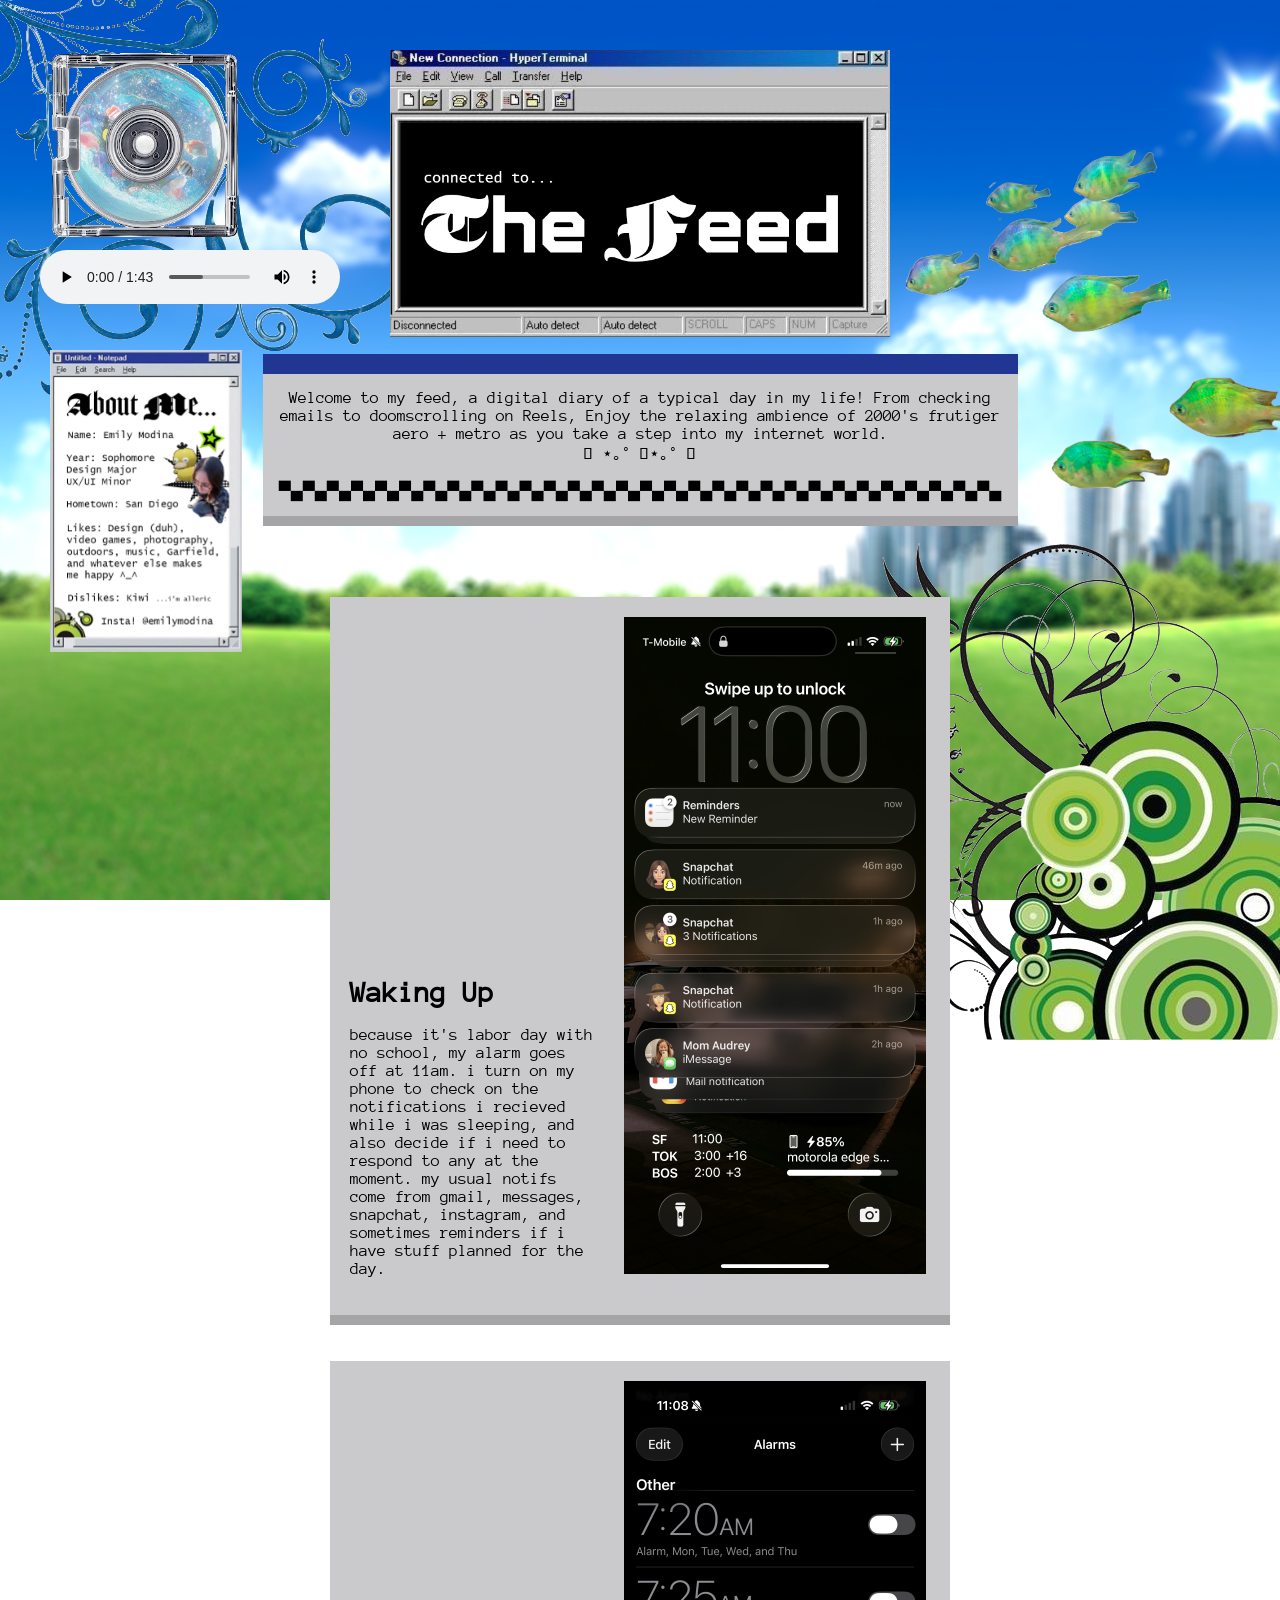
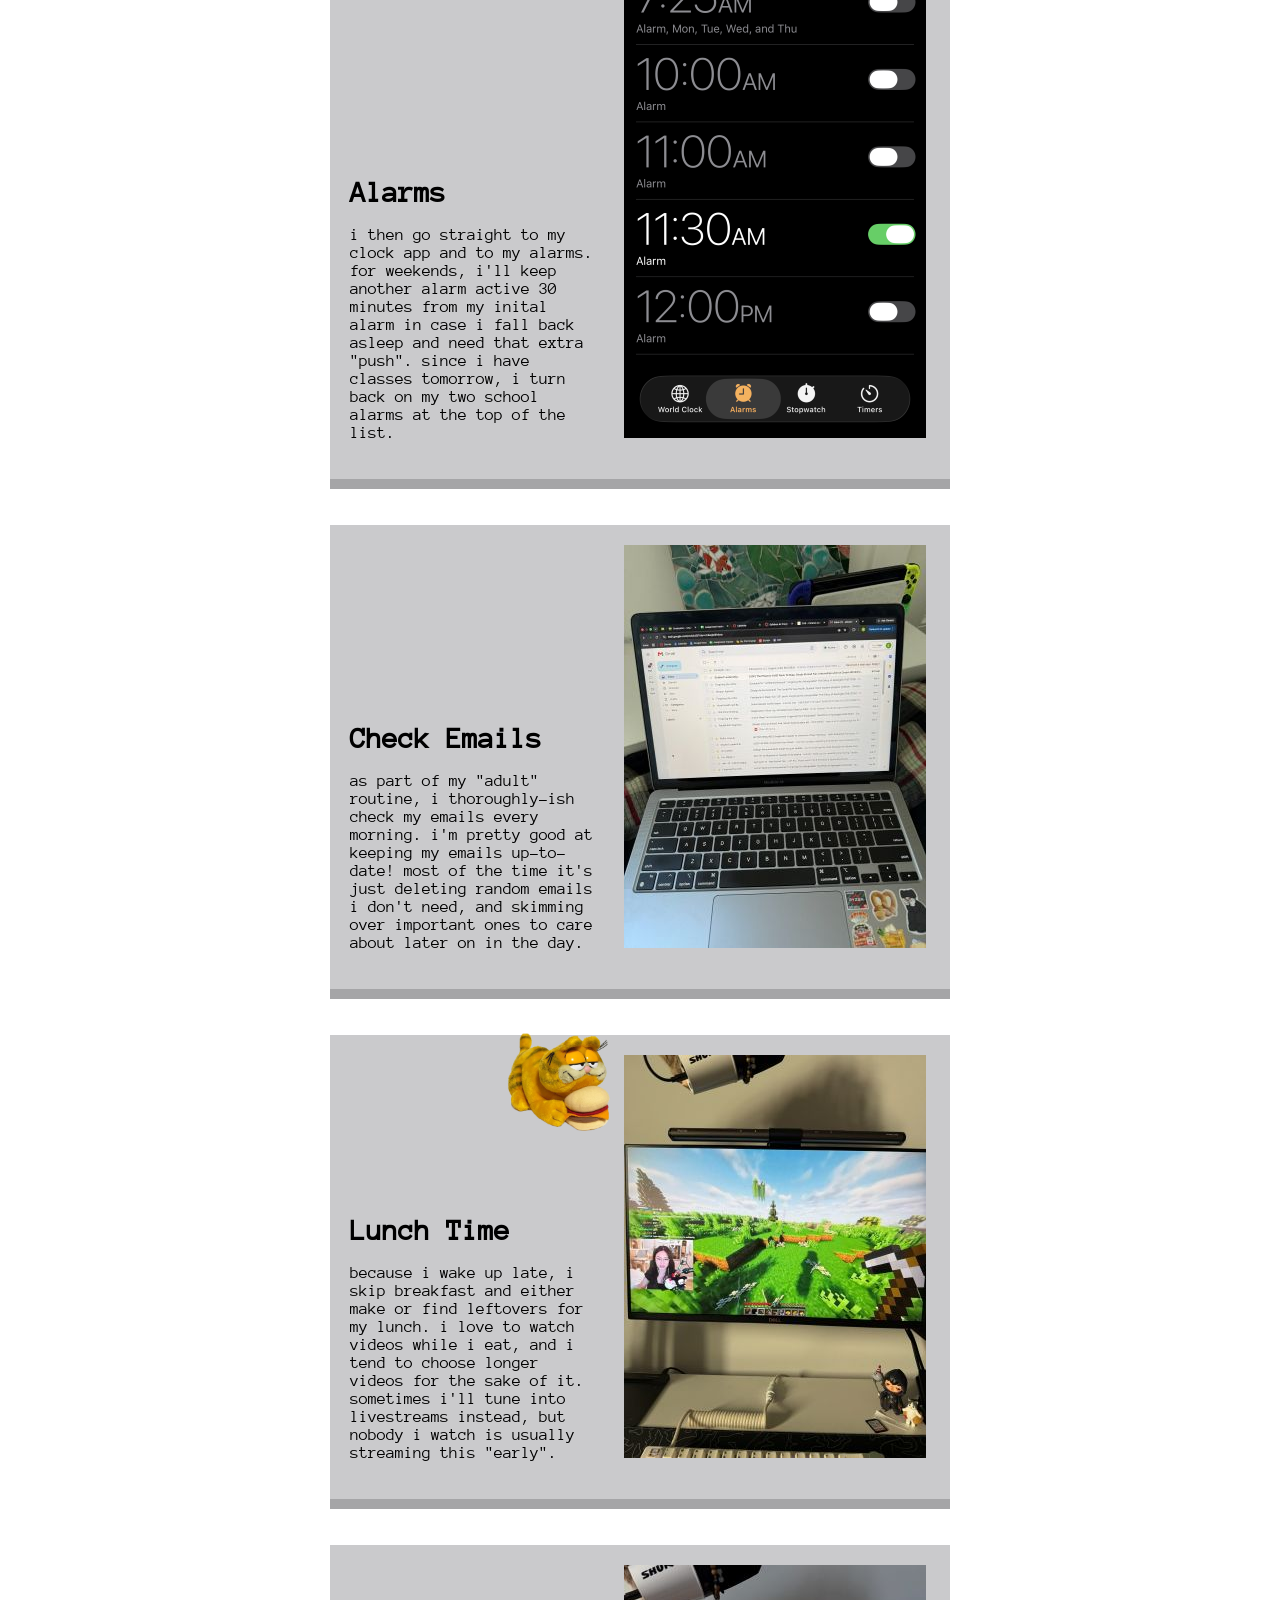
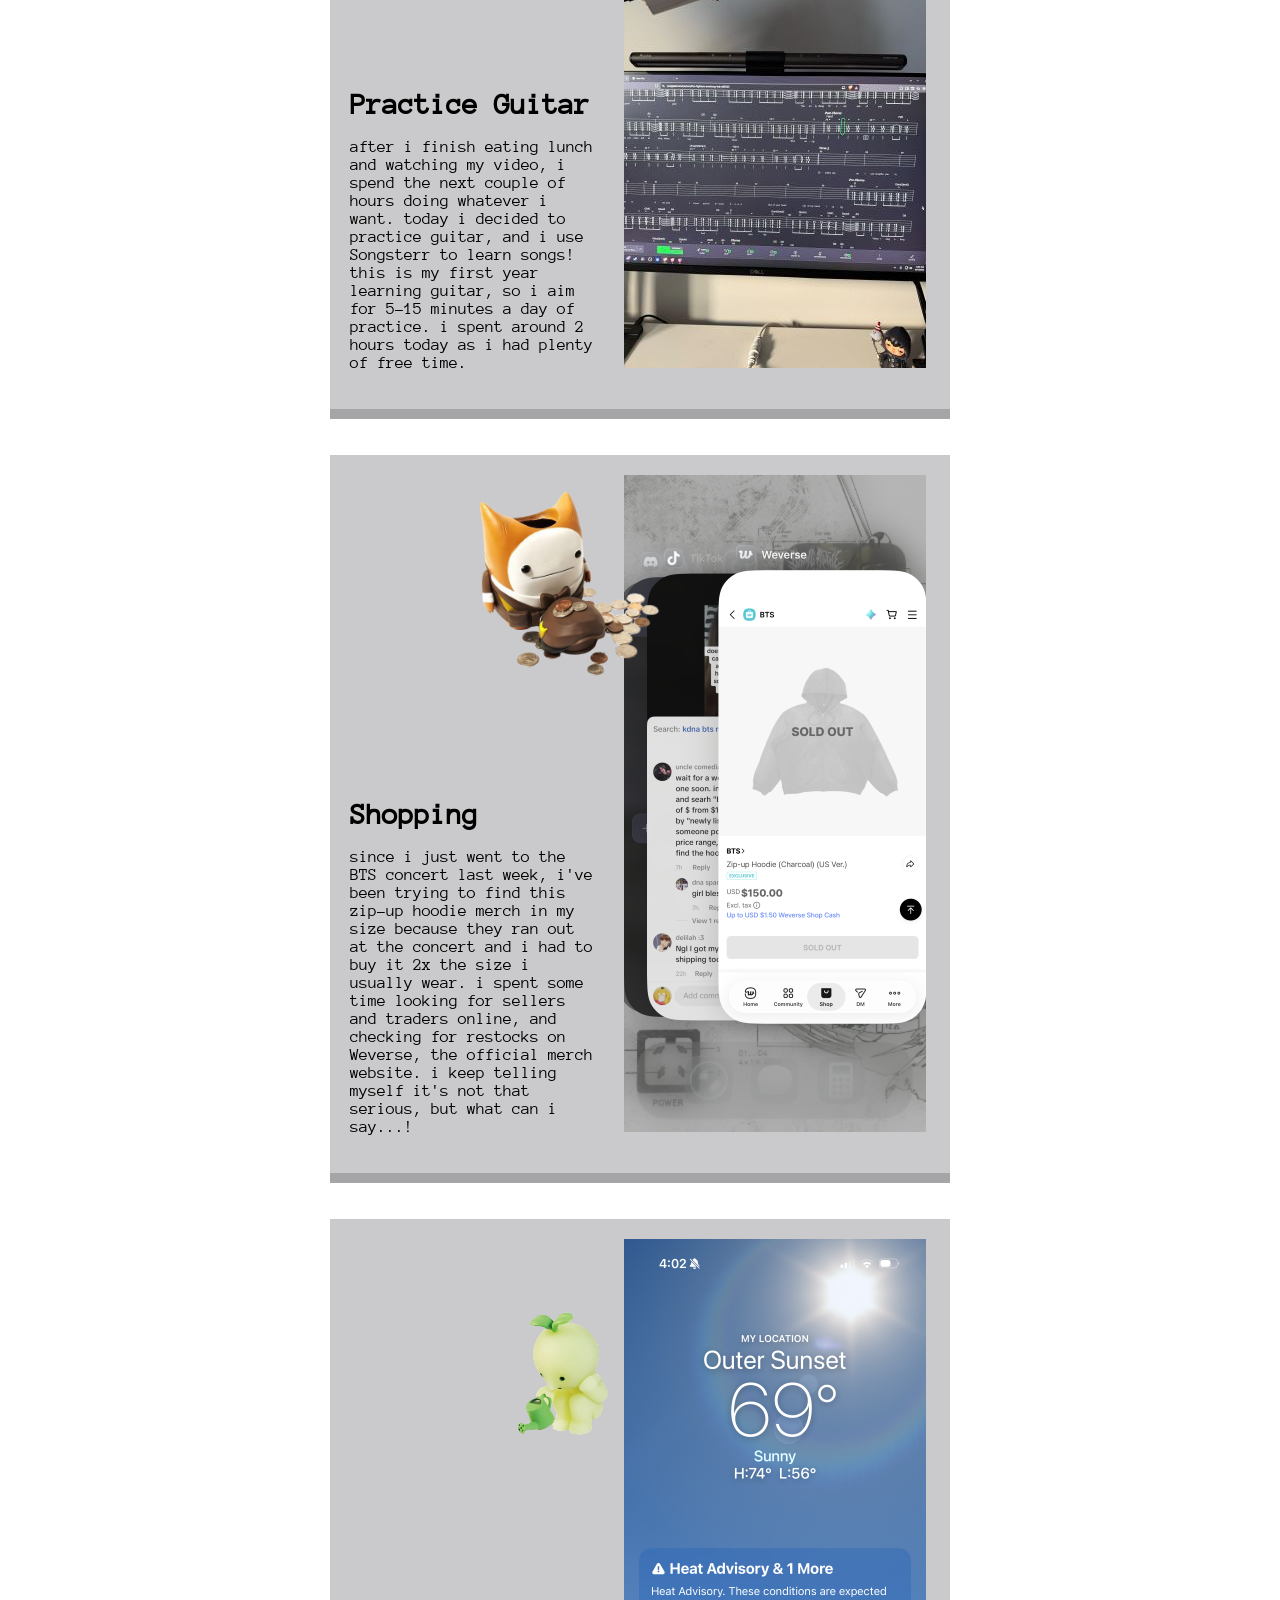
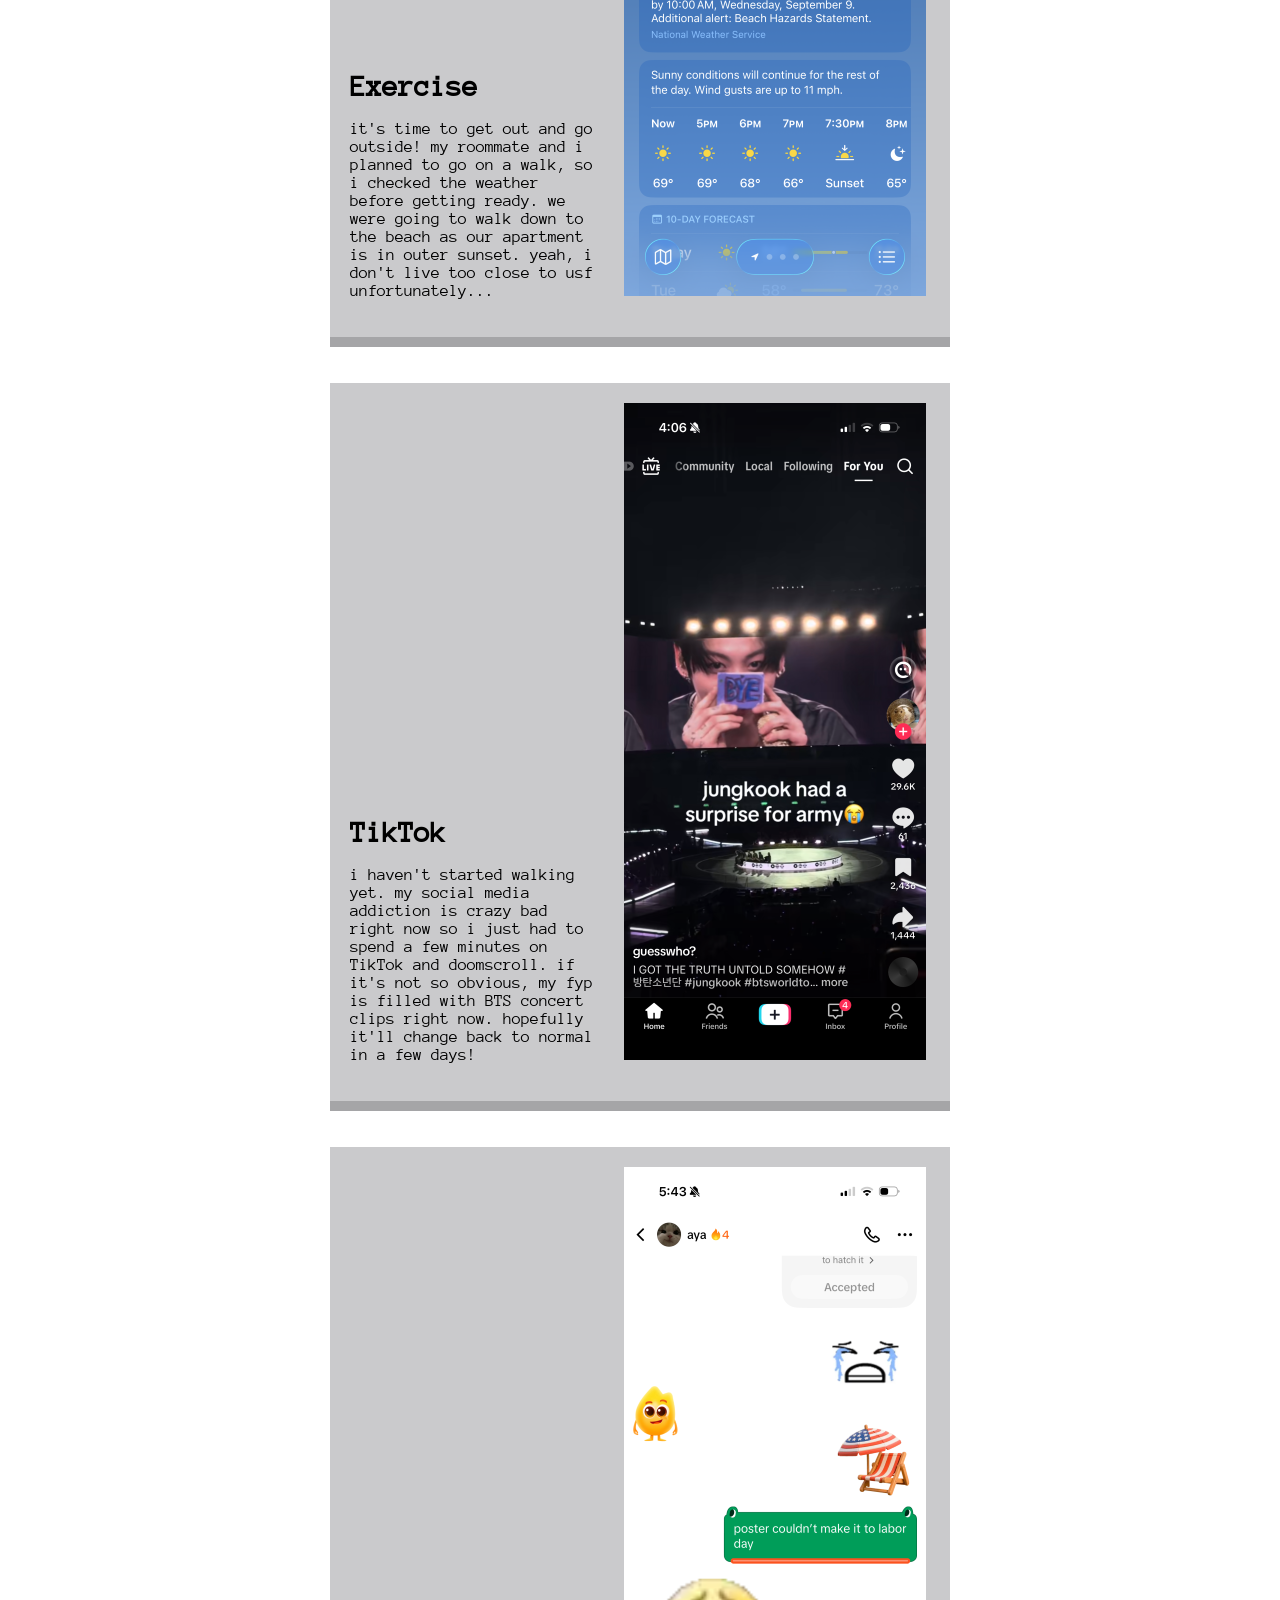
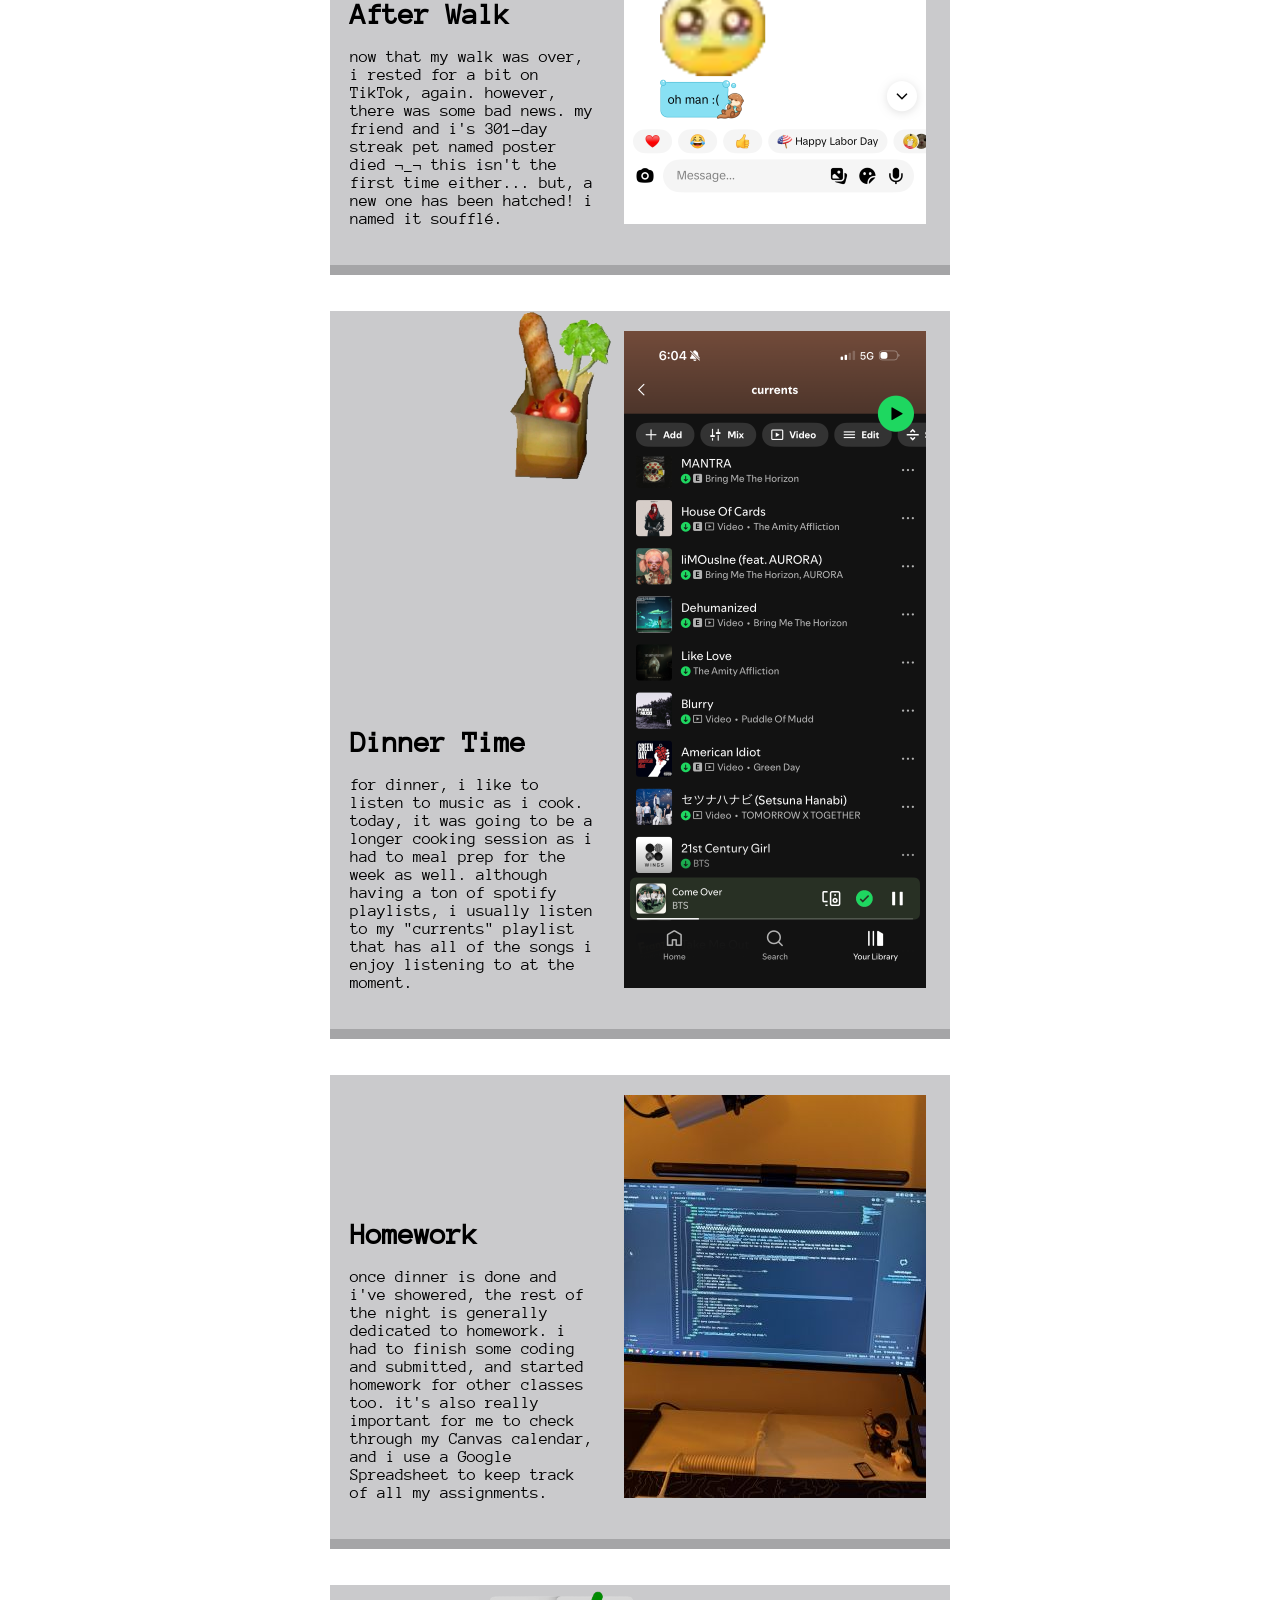
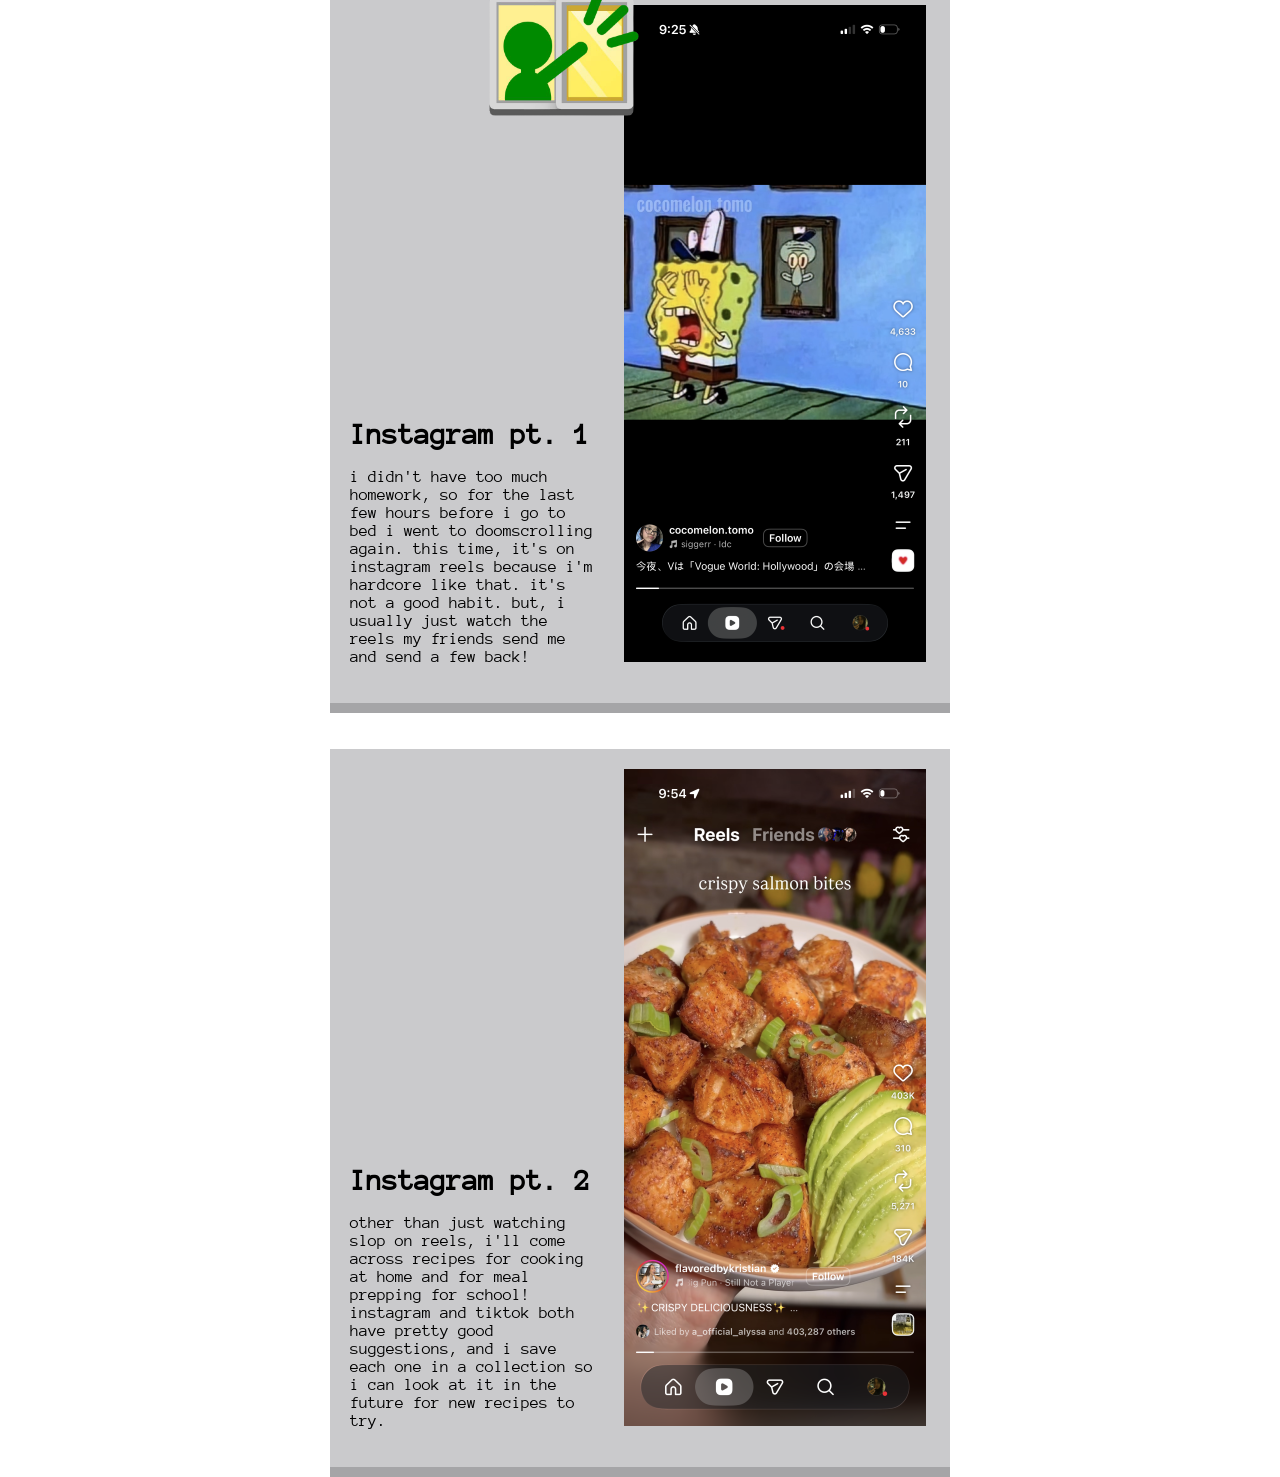
==== thefeed.html @ be3be144 "first file upload" ====
<!DOCTYPE html>
<html>
    <head>
        <meta charset="utf-8">
        <meta http-equiv="X-UA-Compatible" content="IE=edge">
        <title>The Feed</title>
        <meta name="description" content="">
        <meta name="viewport" content="width=device-width, initial-scale=1">
        <link rel="stylesheet" href="style.css">
    </head>
    <body>
        <!--this is the title section-->
        <img src="img/titleheader.png" class="titleheader">
        <div>
            <p id="subhead">Welcome to my feed, a digital diary of a typical day in my life! From checking emails to doomscrolling on Reels, Enjoy the relaxing ambience of 2000's frutiger aero + metro as you take a step into my internet world.<br>𓇼 ⋆｡˚ 𓆝⋆｡˚ 𓇼<br>
                <br>
                ▀▄▀▄▀▄▀▄▀▄▀▄▀▄▀▄▀▄▀▄▀▄▀▄▀▄▀▄▀▄▀▄▀▄▀▄▀▄▀▄▀▄▀▄▀▄▀▄▀▄▀▄▀▄▀▄▀▄▀▄
            </p>
        </div>
        <!--a bunch of images n stuff are here-->
        <img src="img/spinning_cd.gif" id="cd_gif">
        <audio autoplay loop controls src="img/LEASE.mp3"></audio>
        <img src="img/notepadaboutme.png" id="notepad">
        <img src="img/fish.png" id="fish">
        <img src="img/blueaccents.png" id="blueaccents">
        <img src="img/greenaccents.png" id="greenaccents">
        <br>
        <br>
        <br>
        <!--this is where the feed part starts-->
        <section class="ss">
            <p class="clip_captions"><strong>Waking Up</strong><br><br>because it's labor day with no school, my alarm goes off at 11am. i turn on my phone to check on the notifications i recieved while i was sleeping, and also decide if i need to respond to any at the moment. my usual notifs come from gmail, messages, snapchat, instagram, and sometimes reminders if i have stuff planned for the day.</p>
            <img src="img/IMG_4405.PNG" alt="11am on iPhone home screen">
        </section>
        <br>
        <br>

        <section class="ss">
            <p class="clip_captions"><strong>Alarms</strong><br><br>i then go straight to my clock app and to my alarms. for weekends, i'll keep another alarm active 30 minutes from my inital alarm in case i fall back asleep and need that extra "push". since i have classes tomorrow, i turn back on my two school alarms at the top of the list.</p>
            <img src="img/IMG_4406.PNG" alt="Alarms on the Clock app">
        </section>
        <br>
        <br>

        <section class="ss">
            <p class="clip_captions"><strong>Check Emails</strong><br><br>as part of my "adult" routine, i thoroughly-ish check my emails every morning. i'm pretty good at keeping my emails up-to-date! most of the time it's just deleting random emails i don't need, and skimming over important ones to care about later on in the day.</p>
            <img src="img/IMG_4411.jpg" alt="Gmail tab on a MacBook Air">
        </section>
        <br>
        <br>

        <section class="ss">
            <p class="clip_captions"><strong>Lunch Time</strong><br><br>because i wake up late, i skip breakfast and either make or find leftovers for my lunch. i love to watch videos while i eat, and i tend to choose longer videos for the sake of it. sometimes i'll tune into livestreams instead, but nobody i watch is usually streaming this "early".</p>
            <img src="img/IMG_4414.jpg" alt="YouTube video shown on PC monitor">
        </section>
        <img src="img/garfieldbuger.png" id="burger">
        <br>
        <br>

        <section class="ss">
            <p class="clip_captions"><strong>Practice Guitar</strong><br><br>after i finish eating lunch and watching my video, i spend the next couple of hours doing whatever i want. today i decided to practice guitar, and i use Songsterr to learn songs! this is my first year learning guitar, so i aim for 5-15 minutes a day of practice. i spent around 2 hours today as i had plenty of free time.</p>
            <img src="img/IMG_4416.jpg" alt="Songsterr website shown on PC monitor">
        </section>
        <br>
        <br>

        <section class="ss">
            <p class="clip_captions"><strong>Shopping</strong><br><br>since i just went to the BTS concert last week, i've been trying to find this zip-up hoodie merch in my size because they ran out at the concert and i had to buy it 2x the size i usually wear. i spent some time looking for sellers and traders online, and checking for restocks on Weverse, the official merch website. i keep telling myself it's not that serious, but what can i say...!</p>
            <img src="img/IMG_4415.PNG" alt="Weverse and TikTok apps shown over iPhone home screen">
        </section>
        <img src="img/moneycat.png" id="moneycat">
        <br>
        <br>

        <section class="ss">
            <p class="clip_captions"><strong>Exercise</strong><br><br>it's time to get out and go outside! my roommate and i planned to go on a walk, so i checked the weather before getting ready. we were going to walk down to the beach as our apartment is in outer sunset. yeah, i don't live too close to usf unfortunately...</p>
            <img src="img/IMG_4410.PNG" alt="Weather app on iPhone">
        </section>
        <img src="img/smiskigarden.png" id="garden">
        <br>
        <br>

        <section class="ss">
            <p class="clip_captions"><strong>TikTok</strong><br><br>i haven't started walking yet. my social media addiction is crazy bad right now so i just had to spend a few minutes on TikTok and doomscroll. if it's not so obvious, my fyp is filled with BTS concert clips right now. hopefully it'll change back to normal in a few days!</p>
            <img src="img/IMG_4412.PNG" alt="TikTok FYP of a BTS concert clip">
        </section>
        <br>
        <br>

        <section class="ss">
            <p class="clip_captions"><strong>After Walk</strong><br><br>now that my walk was over, i rested for a bit on TikTok, again. however, there was some bad news. my friend and i's 301-day streak pet named poster died ¬_¬ this isn't the first time either... but, a new one has been hatched! i named it soufflé.</p>
            <img src="img/IMG_4417.PNG" alt="TikTok messages">
        </section>
        <br>
        <br>

        <section class="ss">
            <p class="clip_captions"><strong>Dinner Time</strong><br><br>for dinner, i like to listen to music as i cook. today, it was going to be a longer cooking session as i had to meal prep for the week as well. although having a ton of spotify playlists, i usually listen to my "currents" playlist that has all of the songs i enjoy listening to at the moment.</p>
            <img src="img/IMG_4418.PNG" alt="Spotify playlist with current songs">
        </section>
        <img src="img/groceries.png" id="groceries">
        <br>
        <br>
        <section class="ss">
            <p class="clip_captions"><strong>Homework</strong><br><br>once dinner is done and i've showered, the rest of the night is generally dedicated to homework. i had to finish some coding and submitted, and started homework for other classes too. it's also really important for me to check through my Canvas calendar, and i use a Google Spreadsheet to keep track of all my assignments.</p>
            <img src="img/IMG_4419.jpg" alt="Visual Studio Code shown on PC monitor">
        </section>
        <br>
        <br>

        <section class="ss">
            <p class="clip_captions"><strong>Instagram pt. 1</strong><br><br>i didn't have too much homework, so for the last few hours before i go to bed i went to doomscrolling again. this time, it's on instagram reels because i'm hardcore like that. it's not a good habit. but, i usually just watch the reels my friends send me and send a few back!</p>
            <img src="img/IMG_4424.PNG" alt="Instagram Reel of Spongebob">
        </section>
        <img src="img/tomodachiplay.png" id="tomodachi">
        <br>
        <br>
        
        <section class="ss">
            <p class="clip_captions"><strong>Instagram pt. 2</strong><br><br>other than just watching slop on reels, i'll come across recipes for cooking at home and for meal prepping for school! instagram and tiktok both have pretty good suggestions, and i save each one in a collection so i can look at it in the future for new recipes to try.</p>
            <img src="img/IMG_4428.PNG" alt="Instagram Reel of a recipe">
        </section>
    </body>
</html>
---- style.css ----
@font-face {
    font-family: AnonymousPro;
    src: url(font/AnonymousPro-Regular.ttf);
} 

@font-face {
    font-family: Averia;
    src: url(font/AveriaSerifLibre-Bold.ttf);
}
    
.titleheader {
    display: block;
    margin-left: auto;
    margin-right: auto;
    margin-top: 50px;
    max-width: 500px;
}

div {
    display: flex;
    flex-direction: row;
    flex-wrap: wrap;
    justify-content: center;
}

#subhead {
    text-align: center;
    font-family: AnonymousPro;
    font-size:17px;
    padding: 15px;
    width: 725px;
    background-color: rgb(202, 202, 204);
    border-top: solid 20px rgb(33, 54, 146);
    border-bottom: solid 10px rgb(165, 165, 167);
}

.ss {
    padding: 20px;
    margin-left: auto;
    margin-right: auto;
    background-color: rgb(202, 202, 204);
    width: 580px;
    border-bottom: solid 10px rgb(165, 165, 167);
}

.clip_captions {
    font-family: AnonymousPro;
    font-size:17px;
    margin-right: 20px;
    display: inline-block;
    width: 250px;
}

#cd_gif {
    position: fixed; 
    top: 50px;  
    left: 50px; 
    width: 15%; 
    max-width: 190px; 
    height: auto;
    display: block;
}

audio {
    position: fixed; 
    top: 250px;  
    left: 40px;
}

#notepad {
     position: fixed; 
    top: 350px;  
    left: 50px; 
    width: 15%; 
    max-width: 400px; 
    height: auto;
    display: block;
}

#fish {
     position: fixed; 
    top: 150px;
    right: -2%;
    max-width: 400px; 
    height: auto;
    display: block;
}

#greenaccents {
    position: fixed;
    z-index: -1;
    bottom: auto;
    right: 0%;
}

#blueaccents {
    position: fixed;
    z-index: -1;
    top: -5%;
    left: -5%;
}

strong {
    font-size: 30px
}

body {
  background-image: url('img/grassfields.png');
  background-size: cover;
  background-position: center;
  background-repeat: no-repeat;
  background-attachment: fixed;
  height: 100vh;
}

/* stickers for each entry */

#burger {
    position: absolute;
    top: 287%;
    left: 36%;
    max-width: 200px;
    height: auto;
}

#moneycat {
    position: absolute;
    top: 410%;
    left: 36%;
    max-width: 200px;
    height: auto;
}

#garden {
    position: absolute;
    top: 495%;
    left: 36%;
    max-width: 200px;
    height: auto;
}

#groceries {
    position: absolute;
    top: 744%;
    left: 36%;
    max-width: 200px;
    height: auto;
}

#tomodachi {
    position: absolute;
    top: 884%;
    left: 36%;
    max-width: 200px;
    height: auto;
}
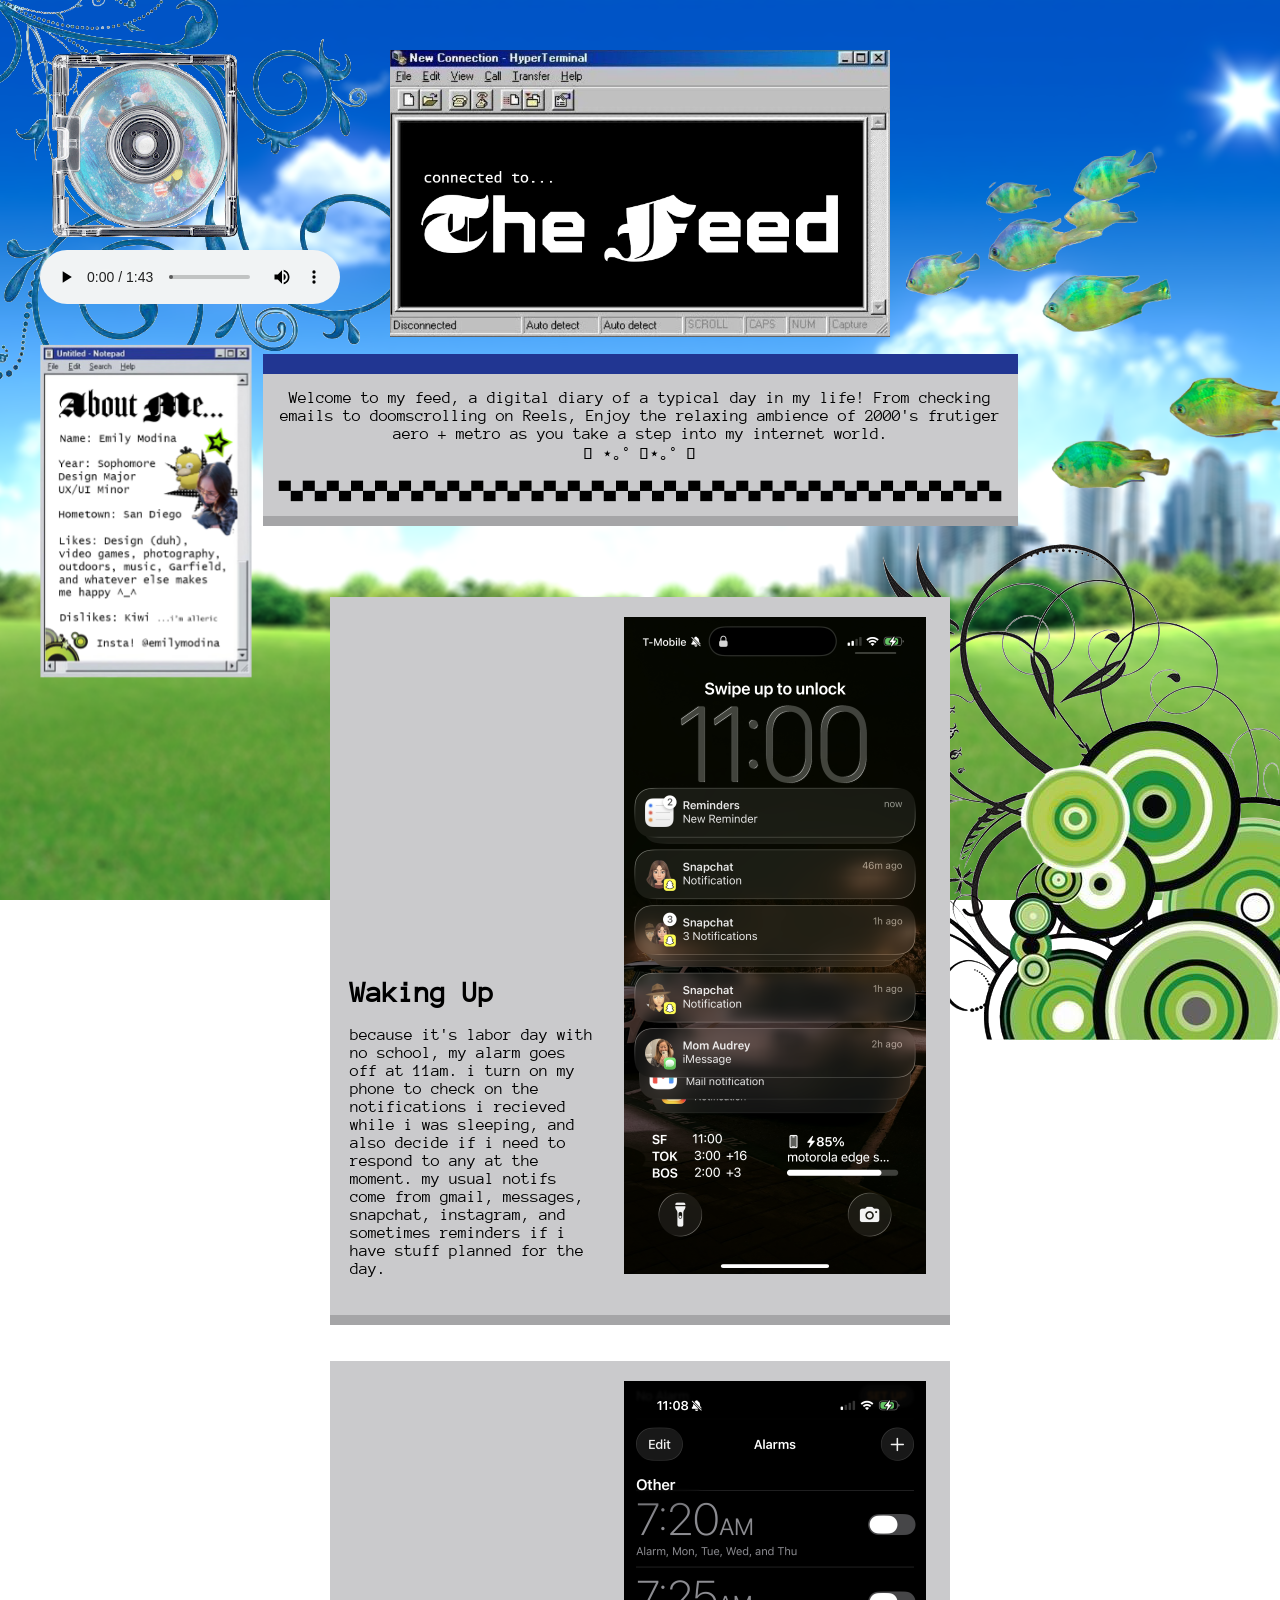
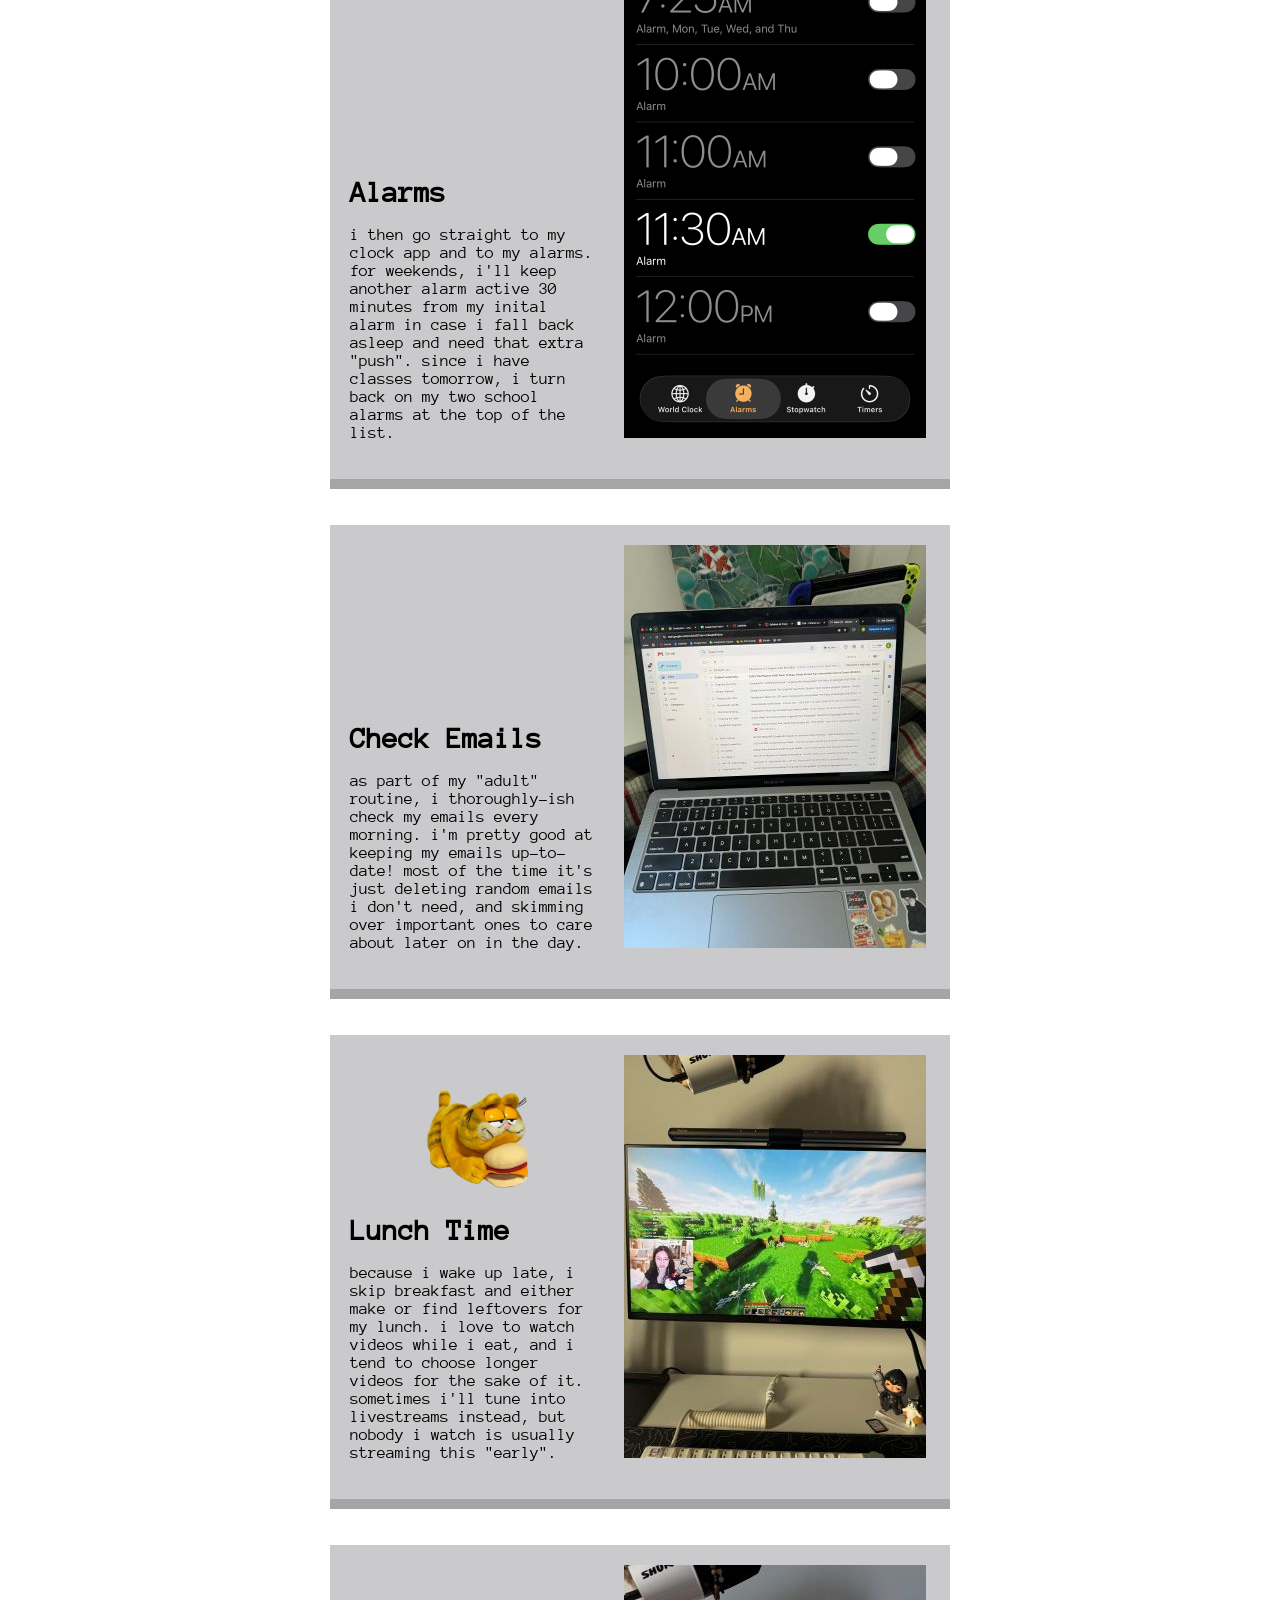
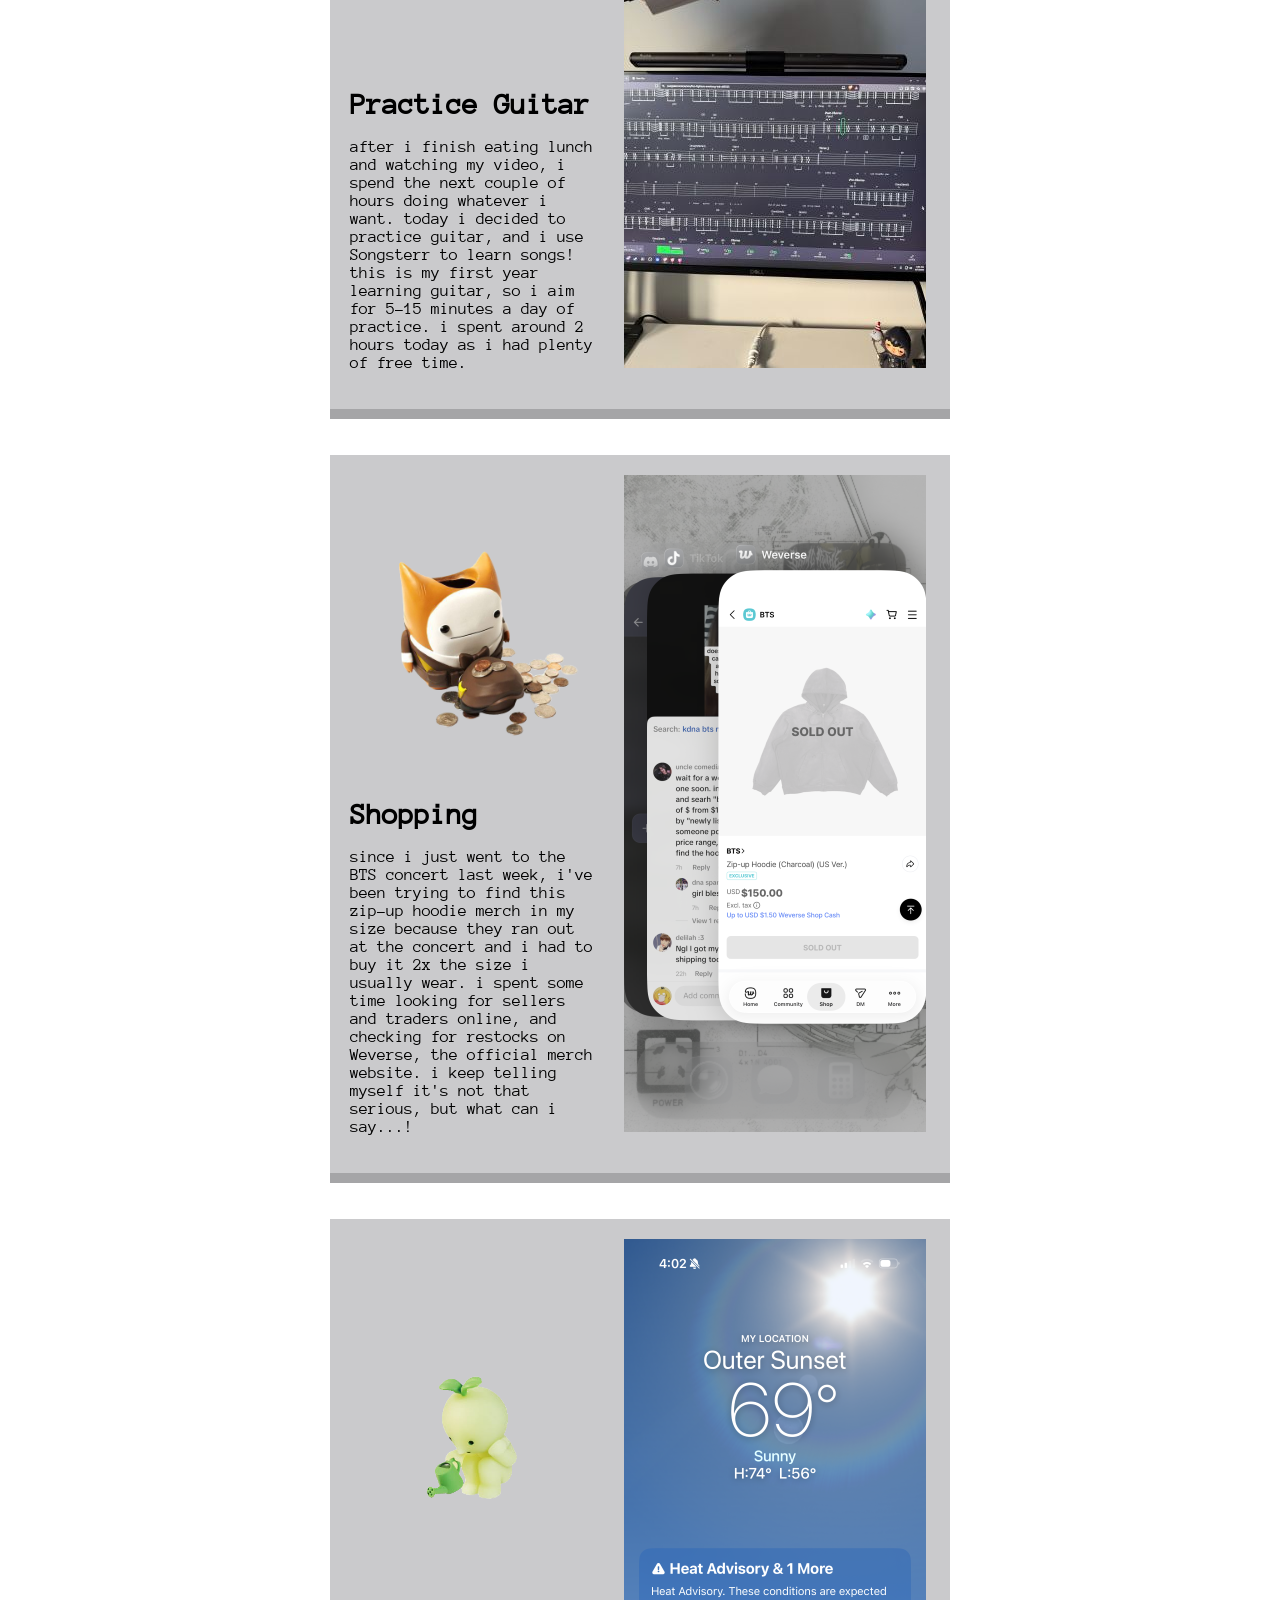
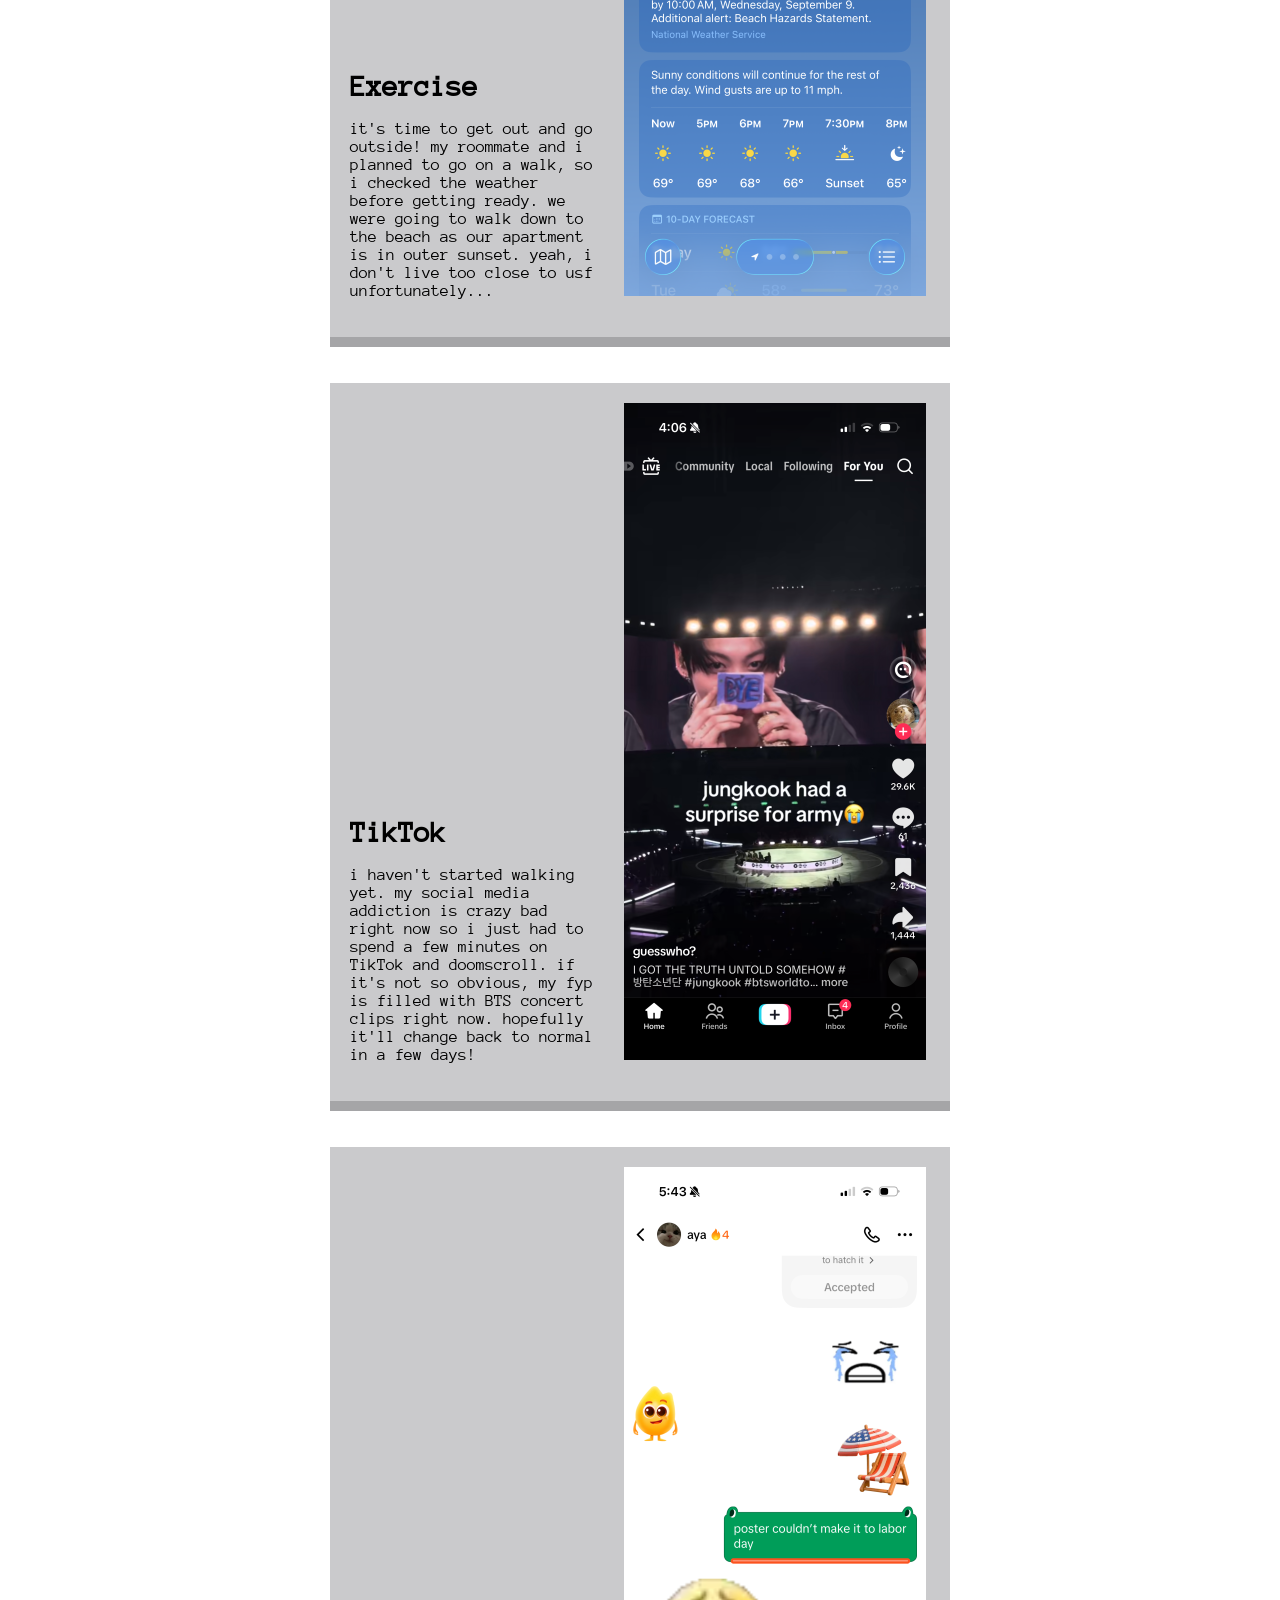
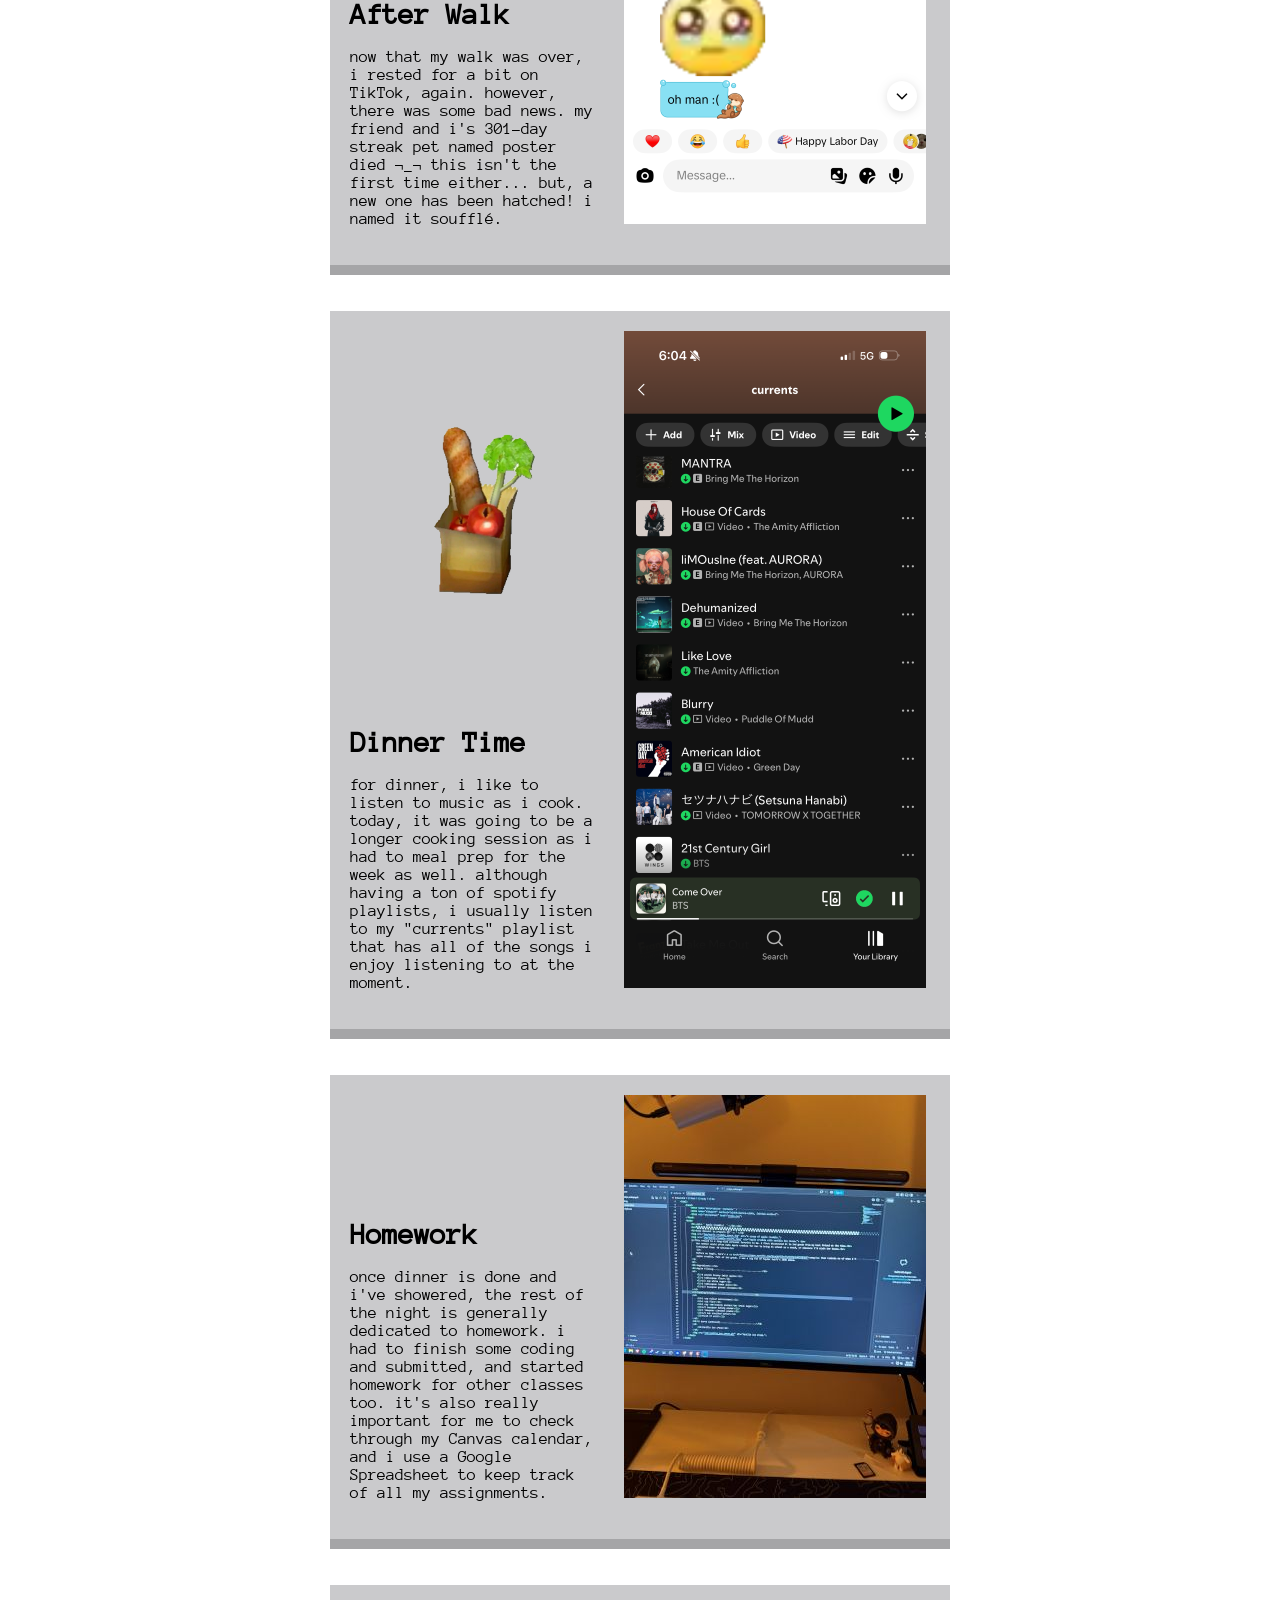
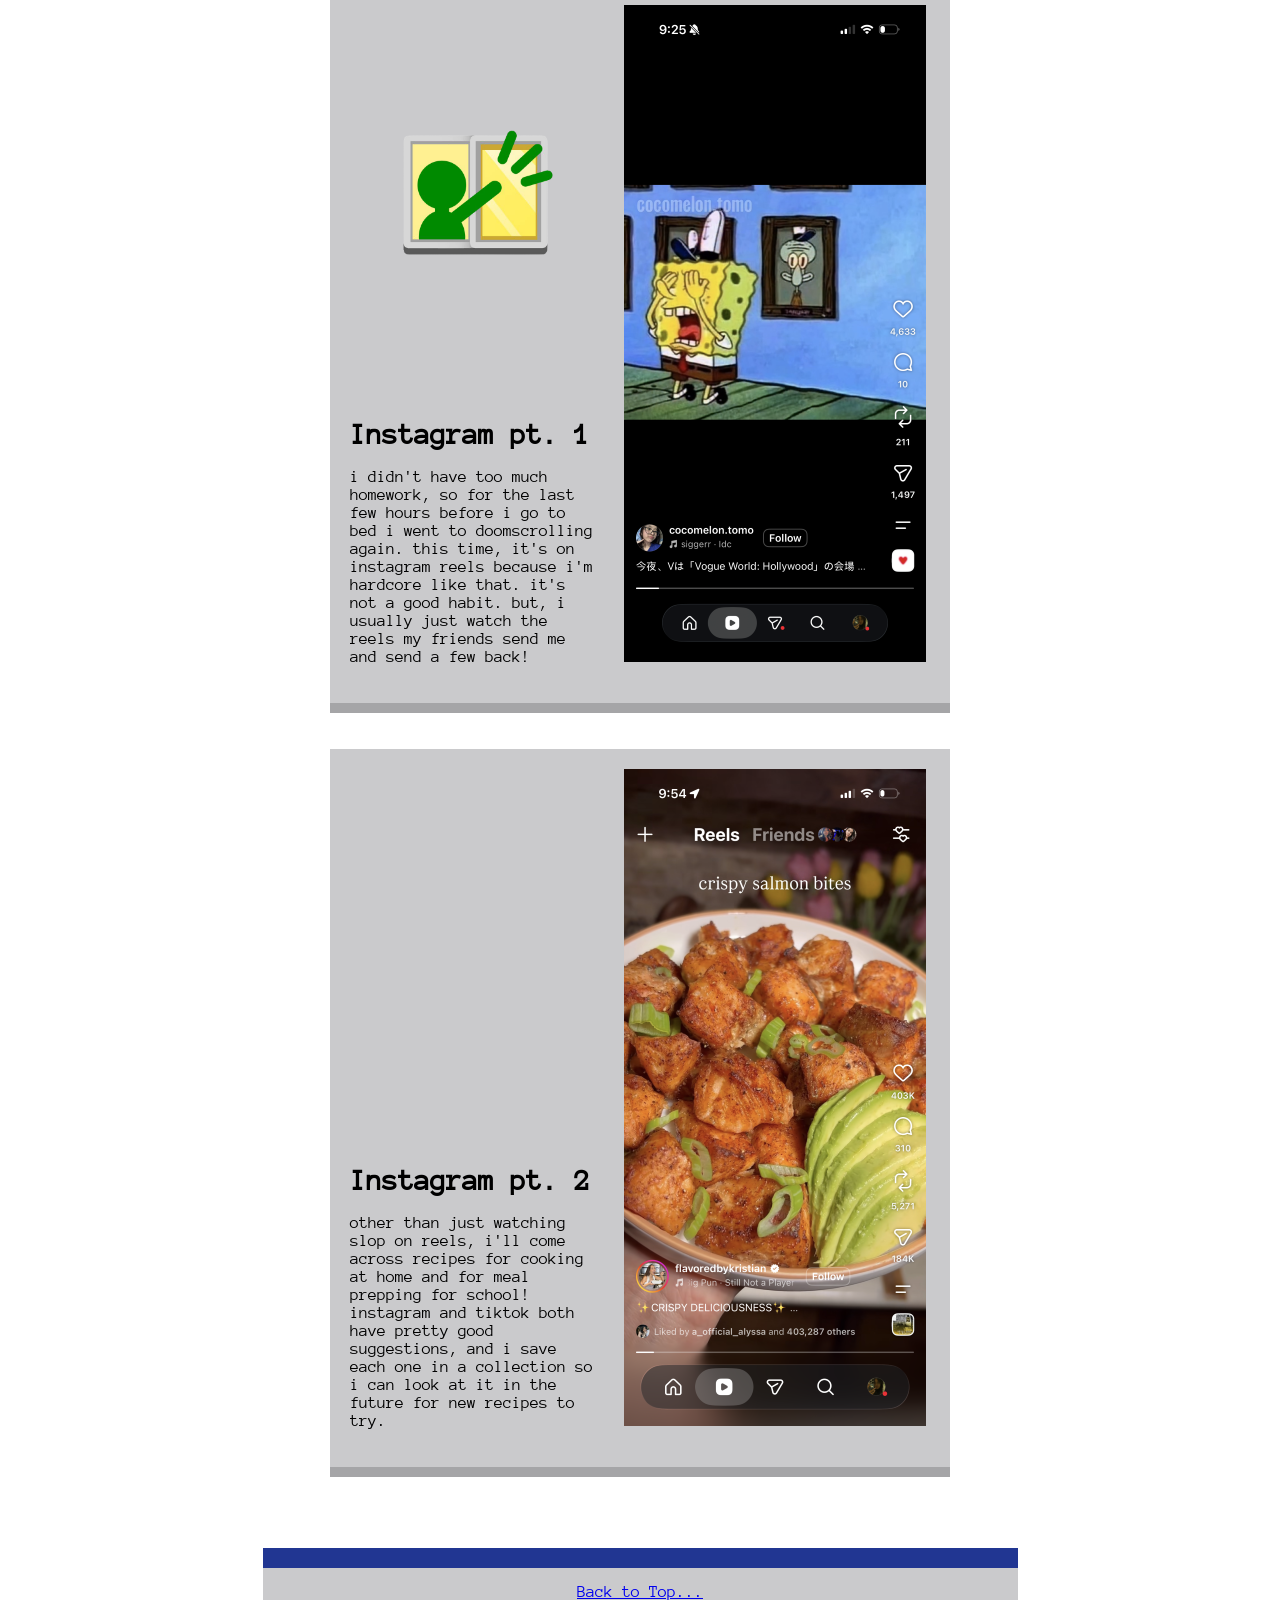
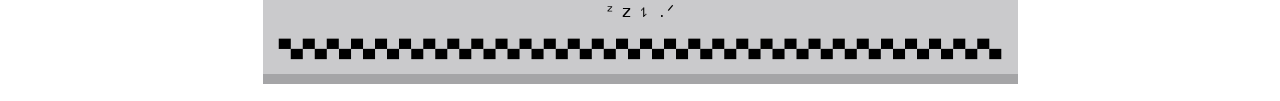
==== commit bf31912d: "updated files" ====
--- a/thefeed.html
+++ b/thefeed.html
@@ -49,11 +49,11 @@
         <br>
         <br>
 
-        <section class="ss">
+        <section class="sslunch">
             <p class="clip_captions"><strong>Lunch Time</strong><br><br>because i wake up late, i skip breakfast and either make or find leftovers for my lunch. i love to watch videos while i eat, and i tend to choose longer videos for the sake of it. sometimes i'll tune into livestreams instead, but nobody i watch is usually streaming this "early".</p>
             <img src="img/IMG_4414.jpg" alt="YouTube video shown on PC monitor">
+            <img src="img/garfieldbuger.png" id="burger">
         </section>
-        <img src="img/garfieldbuger.png" id="burger">
         <br>
         <br>
 
@@ -64,19 +64,19 @@
         <br>
         <br>
 
-        <section class="ss">
+        <section class="ssshopping">
             <p class="clip_captions"><strong>Shopping</strong><br><br>since i just went to the BTS concert last week, i've been trying to find this zip-up hoodie merch in my size because they ran out at the concert and i had to buy it 2x the size i usually wear. i spent some time looking for sellers and traders online, and checking for restocks on Weverse, the official merch website. i keep telling myself it's not that serious, but what can i say...!</p>
             <img src="img/IMG_4415.PNG" alt="Weverse and TikTok apps shown over iPhone home screen">
+            <img src="img/moneycat.png" id="moneycat">
         </section>
-        <img src="img/moneycat.png" id="moneycat">
         <br>
         <br>
 
-        <section class="ss">
+        <section class="ssexercise">
             <p class="clip_captions"><strong>Exercise</strong><br><br>it's time to get out and go outside! my roommate and i planned to go on a walk, so i checked the weather before getting ready. we were going to walk down to the beach as our apartment is in outer sunset. yeah, i don't live too close to usf unfortunately...</p>
             <img src="img/IMG_4410.PNG" alt="Weather app on iPhone">
+            <img src="img/smiskigarden.png" id="garden">
         </section>
-        <img src="img/smiskigarden.png" id="garden">
         <br>
         <br>
 
@@ -94,11 +94,11 @@
         <br>
         <br>
 
-        <section class="ss">
+        <section class="ssdinner">
             <p class="clip_captions"><strong>Dinner Time</strong><br><br>for dinner, i like to listen to music as i cook. today, it was going to be a longer cooking session as i had to meal prep for the week as well. although having a ton of spotify playlists, i usually listen to my "currents" playlist that has all of the songs i enjoy listening to at the moment.</p>
             <img src="img/IMG_4418.PNG" alt="Spotify playlist with current songs">
+            <img src="img/groceries.png" id="groceries">
         </section>
-        <img src="img/groceries.png" id="groceries">
         <br>
         <br>
         <section class="ss">
@@ -108,11 +108,11 @@
         <br>
         <br>
 
-        <section class="ss">
+        <section class="ssinstagram">
             <p class="clip_captions"><strong>Instagram pt. 1</strong><br><br>i didn't have too much homework, so for the last few hours before i go to bed i went to doomscrolling again. this time, it's on instagram reels because i'm hardcore like that. it's not a good habit. but, i usually just watch the reels my friends send me and send a few back!</p>
             <img src="img/IMG_4424.PNG" alt="Instagram Reel of Spongebob">
+            <img src="img/tomodachiplay.png" id="tomodachi">
         </section>
-        <img src="img/tomodachiplay.png" id="tomodachi">
         <br>
         <br>
         
@@ -120,5 +120,14 @@
             <p class="clip_captions"><strong>Instagram pt. 2</strong><br><br>other than just watching slop on reels, i'll come across recipes for cooking at home and for meal prepping for school! instagram and tiktok both have pretty good suggestions, and i save each one in a collection so i can look at it in the future for new recipes to try.</p>
             <img src="img/IMG_4428.PNG" alt="Instagram Reel of a recipe">
         </section>
+        <br>
+        <br>
+        <br>
+        <div>
+            <p id="subhead"><a href="#top">Back to Top...</a><br>ᶻ 𝗓 𐰁 .ᐟ<br>
+                <br>
+                ▀▄▀▄▀▄▀▄▀▄▀▄▀▄▀▄▀▄▀▄▀▄▀▄▀▄▀▄▀▄▀▄▀▄▀▄▀▄▀▄▀▄▀▄▀▄▀▄▀▄▀▄▀▄▀▄▀▄▀▄
+            </p>
+        </div>
     </body>
 </html>
--- a/style.css
+++ b/style.css
@@ -43,6 +43,60 @@
     border-bottom: solid 10px rgb(165, 165, 167);
 }
 
+/* entries with stickers */
+
+.sslunch {
+    position: relative;
+    padding: 20px;
+    margin-left: auto;
+    margin-right: auto;
+    background-color: rgb(202, 202, 204);
+    width: 580px;
+    border-bottom: solid 10px rgb(165, 165, 167);
+}
+
+.ssshopping {
+    position: relative;
+    padding: 20px;
+    margin-left: auto;
+    margin-right: auto;
+    background-color: rgb(202, 202, 204);
+    width: 580px;
+    border-bottom: solid 10px rgb(165, 165, 167);
+}
+
+.ssexercise {
+    position: relative;
+    padding: 20px;
+    margin-left: auto;
+    margin-right: auto;
+    background-color: rgb(202, 202, 204);
+    width: 580px;
+    border-bottom: solid 10px rgb(165, 165, 167);
+}
+
+.ssdinner {
+    position: relative;
+    padding: 20px;
+    margin-left: auto;
+    margin-right: auto;
+    background-color: rgb(202, 202, 204);
+    width: 580px;
+    border-bottom: solid 10px rgb(165, 165, 167);
+}
+
+.ssinstagram {
+    position: relative;
+    padding: 20px;
+    margin-left: auto;
+    margin-right: auto;
+    background-color: rgb(202, 202, 204);
+    width: 580px;
+    border-bottom: solid 10px rgb(165, 165, 167);
+}
+
+/* everything else */
+
 .clip_captions {
     font-family: AnonymousPro;
     font-size:17px;
@@ -69,12 +123,13 @@
 
 #notepad {
      position: fixed; 
-    top: 350px;  
+    top: 360px;  
     left: 50px; 
     width: 15%; 
-    max-width: 400px; 
-    height: auto;
-    display: block;
+    max-width: 500px; 
+    height: auto;
+    display: block;
+    transform: scale(1.1);
 }
 
 #fish {
@@ -117,40 +172,40 @@
 
 #burger {
     position: absolute;
-    top: 287%;
-    left: 36%;
+    top: 5px;
+    left: 50px;
     max-width: 200px;
     height: auto;
 }
 
 #moneycat {
     position: absolute;
-    top: 410%;
-    left: 36%;
+    top: 95px;
+    left: 50px;
     max-width: 200px;
     height: auto;
 }
 
 #garden {
     position: absolute;
-    top: 495%;
-    left: 36%;
+    top: 100px;
+    left: 40px;
     max-width: 200px;
     height: auto;
 }
 
 #groceries {
     position: absolute;
-    top: 744%;
-    left: 36%;
+    top: 100px;
+    left: 55px;
     max-width: 200px;
     height: auto;
 }
 
 #tomodachi {
     position: absolute;
-    top: 884%;
-    left: 36%;
+    top: 110px;
+    left: 45px;
     max-width: 200px;
     height: auto;
 }
